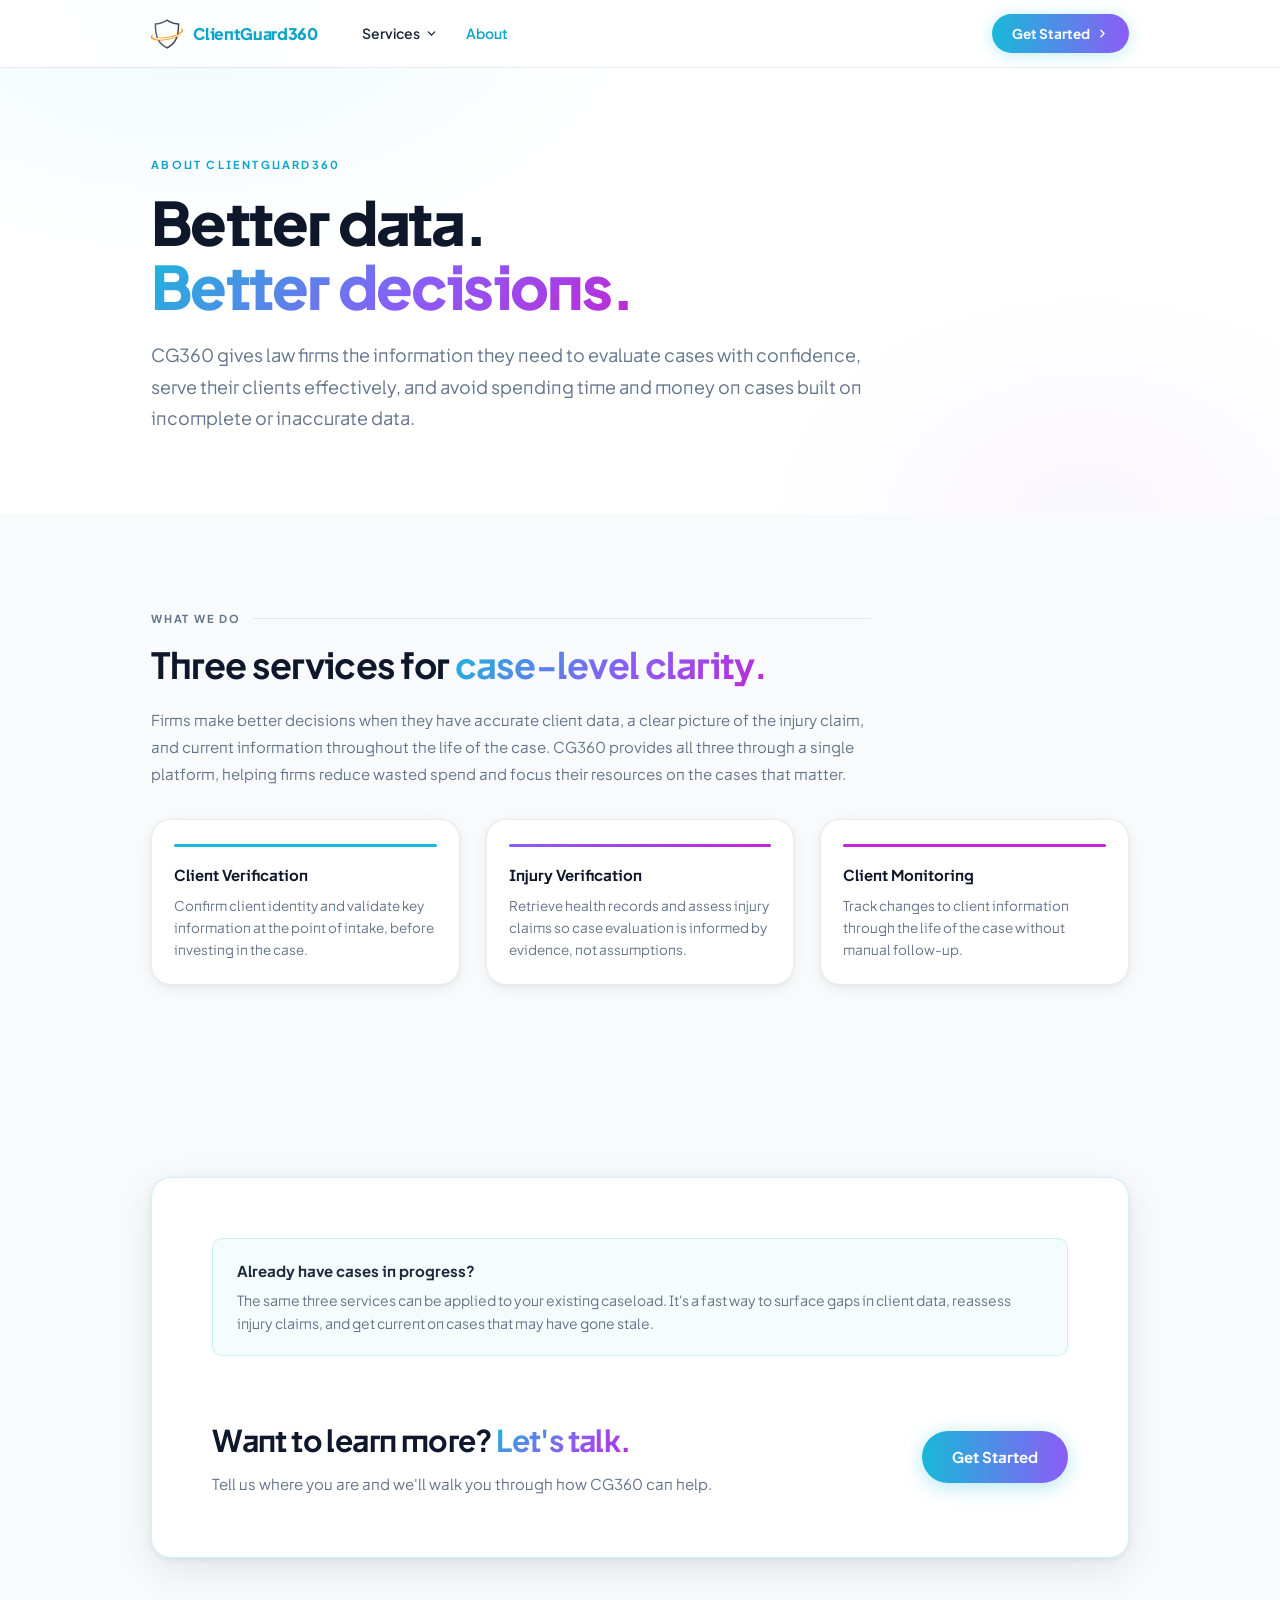
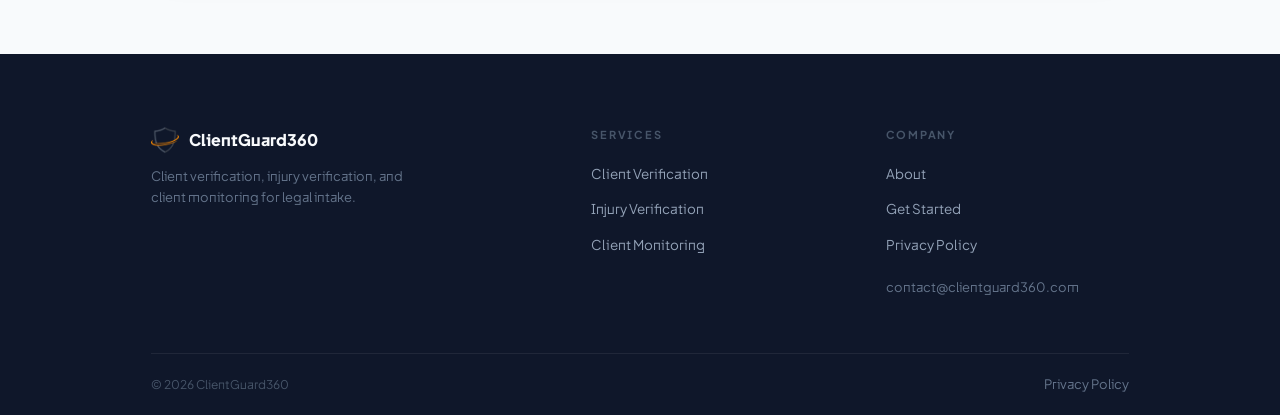
==== about.html @ 63cef990 "initial commit" ====
<!DOCTYPE html>
<html lang="en">
<head>
  <meta charset="UTF-8">
  <meta name="viewport" content="width=device-width, initial-scale=1.0">
  <meta name="description" content="ClientGuard360 helps law firms verify clients, assess injury claims, and monitor cases through a single platform.">
  <meta property="og:type" content="website">
  <meta property="og:title" content="About | ClientGuard360">
  <meta property="og:description" content="ClientGuard360 helps law firms verify clients, assess injury claims, and monitor cases through a single platform.">
  <meta property="og:image" content="img/og-image.png">
  <link rel="icon" href="img/favicon.png" type="image/png">
  <title>About | ClientGuard360</title>
  <link rel="preconnect" href="https://fonts.googleapis.com">
  <link rel="preconnect" href="https://fonts.gstatic.com" crossorigin>
  <link href="https://fonts.googleapis.com/css2?family=Plus+Jakarta+Sans:wght@300;400;500;600;700;800&display=swap" rel="stylesheet">
  <link rel="stylesheet" href="css/main.css">
  <style>
    .page-hero {
      padding-top: calc(var(--nav-h) + clamp(56px,7vw,88px));
      padding-bottom: clamp(48px,6vw,64px);
      background: var(--bg);
      position: relative; overflow: hidden;
    }
    .page-hero::before {
      content: '';
      position: absolute; inset: 0;
      background:
        radial-gradient(ellipse 700px 400px at 15% 0%,   rgba(24,185,217,0.07) 0%, transparent 65%),
        radial-gradient(ellipse 500px 350px at 85% 100%, rgba(139,92,246,0.05) 0%, transparent 65%);
      pointer-events: none;
    }
    .page-hero__inner { max-width: 720px; }
    .page-hero__eyebrow { margin-bottom: 16px; }
    .page-hero__headline {
      font-size: clamp(34px,5vw,60px); font-weight: 800;
      letter-spacing: -0.03em; line-height: 1.08; margin-bottom: 20px;
    }
    .page-hero__body {
      font-size: clamp(15px,1.8vw,18px); color: var(--muted);
      line-height: 1.75; margin-bottom: 16px;
    }

    .about-section { padding: clamp(64px,8vw,96px) 0; }
    .about-section--soft { background: var(--bg-soft); }

    .about-inner { max-width: 720px; }
    .about-headline {
      font-size: clamp(24px,3.5vw,36px); font-weight: 700;
      letter-spacing: -0.02em; line-height: 1.2; margin-bottom: 20px;
    }
    .about-body { font-size: 15px; color: var(--muted); line-height: 1.8; margin-bottom: 16px; }

    .about-services {
      display: grid; grid-template-columns: repeat(3,1fr); gap: var(--gap);
      margin-top: 32px;
    }
    .about-svc {
      padding: 24px 22px;
      background: var(--bg); border: 1px solid var(--border);
      border-radius: var(--radius); box-shadow: var(--shadow-sm);
    }
    .about-svc__stripe { height: 3px; border-radius: 2px; margin-bottom: 16px; }
    .about-svc__stripe--cyan { background: var(--cyan-mid); }
    .about-svc__stripe--violet { background: linear-gradient(90deg, var(--violet-mid), var(--magenta)); }
    .about-svc__stripe--magenta { background: var(--magenta); }
    .about-svc__title { font-size: 15px; font-weight: 700; margin-bottom: 8px; }
    .about-svc__body { font-size: 13.5px; color: var(--muted); line-height: 1.6; }

    @media (max-width: 760px) {
      .about-services { grid-template-columns: 1fr; }
    }
  </style>
</head>
<body>

<site-header></site-header>


<!-- ── HERO ──────────────────────────────────────── -->
<section class="page-hero">
  <div class="wrap">
    <div class="page-hero__inner">

      <div class="anim">
        <div class="page-hero__eyebrow eyebrow">About ClientGuard360</div>
        <h1 class="page-hero__headline">
          Better data.<br>
          <span class="grad">Better decisions.</span>
        </h1>
        <p class="page-hero__body">
          CG360 gives law firms the information they need to evaluate cases with confidence, serve their clients effectively, and avoid spending time and money on cases built on incomplete or inaccurate data.
        </p>
      </div>

    </div>
  </div>
</section>


<!-- ── THE THREE SERVICES ────────────────────────── -->
<section class="about-section about-section--soft">
  <div class="wrap">

    <div class="about-inner anim">
      <div class="section-label" style="margin-bottom:16px;"><span>What We Do</span><span></span></div>
      <h2 class="about-headline">
        Three services for <span class="grad">case-level clarity.</span>
      </h2>
      <p class="about-body">
        Firms make better decisions when they have accurate client data, a clear picture of the injury claim, and current information throughout the life of the case. CG360 provides all three through a single platform, helping firms reduce wasted spend and focus their resources on the cases that matter.
      </p>
    </div>

    <div class="about-services anim d2">
      <a href="client-verification.html" class="about-svc" style="text-decoration:none; color:inherit;">
        <div class="about-svc__stripe about-svc__stripe--cyan"></div>
        <div class="about-svc__title">Client Verification</div>
        <p class="about-svc__body">Confirm client identity and validate key information at the point of intake, before investing in the case.</p>
      </a>
      <a href="injury-verification.html" class="about-svc" style="text-decoration:none; color:inherit;">
        <div class="about-svc__stripe about-svc__stripe--violet"></div>
        <div class="about-svc__title">Injury Verification</div>
        <p class="about-svc__body">Retrieve health records and assess injury claims so case evaluation is informed by evidence, not assumptions.</p>
      </a>
      <a href="client-monitoring.html" class="about-svc" style="text-decoration:none; color:inherit;">
        <div class="about-svc__stripe about-svc__stripe--magenta"></div>
        <div class="about-svc__title">Client Monitoring</div>
        <p class="about-svc__body">Track changes to client information through the life of the case without manual follow-up.</p>
      </a>
    </div>

  </div>
</section>


<!-- ── CTA ─────────────────────────────────────────── -->
<section class="cta-banner">
  <div class="wrap">
    <div class="cta-banner__inner anim">
      <div class="cta-accent">
        <div class="cta-accent__title">Already have cases in progress?</div>
        <div class="cta-accent__body">The same three services can be applied to your existing caseload. It's a fast way to surface gaps in client data, reassess injury claims, and get current on cases that may have gone stale.</div>
      </div>
      <div>
        <h2 class="cta-banner__title">Want to learn more? <span class="grad">Let's talk.</span></h2>
        <p class="cta-banner__body">Tell us where you are and we'll walk you through how CG360 can help.</p>
      </div>
      <div class="cta-banner__actions">
        <a href="contact.html" class="btn-primary">Get Started</a>
      </div>
    </div>
  </div>
</section>


<site-footer></site-footer>
<script src="js/components.js"></script>
<script src="js/main.js"></script>
</body>
</html>
---- css/main.css ----
:root {
  --bg:          #ffffff;
  --bg-soft:     #f8fafc;
  --bg-raised:   #f1f5f9;
  --fg:          #0f172a;
  --fg-2:        #1e293b;
  --muted:       #64748b;
  --muted-2:     #94a3b8;
  --cyan:        #0ea5c9;
  --cyan-mid:    #18b9d9;
  --violet:      #7c3aed;
  --violet-mid:  #8b5cf6;
  --magenta:     #c026d3;
  --border:      rgba(15,23,42,0.08);
  --border-soft: rgba(15,23,42,0.05);
  --shadow-sm:   0 1px 4px rgba(15,23,42,0.06), 0 4px 16px rgba(15,23,42,0.06);
  --shadow-md:   0 2px 8px rgba(15,23,42,0.07), 0 12px 40px rgba(15,23,42,0.09);
  --shadow-lg:   0 4px 16px rgba(15,23,42,0.08), 0 24px 64px rgba(15,23,42,0.12);
  --radius:      20px;
  --radius-sm:   10px;
  --pad:         clamp(24px,4vw,64px);
  --gap:         clamp(16px,2vw,28px);
  --nav-h:       68px;
}

*, *::before, *::after { margin: 0; padding: 0; box-sizing: border-box; }
html { scroll-behavior: smooth; }

body {
  font-family: 'Plus Jakarta Sans', -apple-system, 'Segoe UI', sans-serif;
  font-size: 16px;
  line-height: 1.6;
  color: var(--fg);
  background: var(--bg);
  -webkit-font-smoothing: antialiased;
  font-feature-settings: 'ss01','cv11';
}

/* ── Utilities ─────────────────────────────────── */
.grad {
  background: linear-gradient(135deg, var(--cyan-mid) 0%, var(--violet-mid) 55%, var(--magenta) 100%);
  -webkit-background-clip: text;
  -webkit-text-fill-color: transparent;
  background-clip: text;
  padding-bottom: 0.1em;
  padding-right: 0.05em;
}
.wrap { max-width: 1080px; margin: 0 auto; padding: 0 var(--pad); }
.eyebrow { font-size: 11px; font-weight: 700; text-transform: uppercase; letter-spacing: 0.2em; color: var(--cyan); }
.section-label { display: flex; align-items: center; gap: 12px; margin-bottom: 20px; }
.section-label span:first-child { font-size: 11px; font-weight: 700; text-transform: uppercase; letter-spacing: 0.16em; color: var(--muted); white-space: nowrap; }
.section-label span:last-child { flex: 1; height: 1px; background: var(--border); }

@keyframes fadeUp { from { opacity: 0; transform: translateY(16px); } to { opacity: 1; transform: translateY(0); } }
.anim { opacity: 0; animation: fadeUp 0.6s cubic-bezier(0.22,1,0.36,1) forwards; }
.d1{animation-delay:.1s} .d2{animation-delay:.2s} .d3{animation-delay:.3s}
.d4{animation-delay:.4s} .d5{animation-delay:.5s} .d6{animation-delay:.6s}

/* ══════════════════════════════════════════════════
   NAV
══════════════════════════════════════════════════ */
.nav {
  position: fixed;
  top: 0; left: 0; right: 0;
  height: var(--nav-h);
  z-index: 100;
  border-bottom: 1px solid var(--border);
  transition: box-shadow 0.3s;
}
.nav::before {
  content: '';
  position: absolute; inset: 0;
  background: rgba(255,255,255,0.92);
  backdrop-filter: blur(16px);
  z-index: -1;
}
.nav.scrolled { box-shadow: var(--shadow-sm); }

.nav__inner {
  max-width: 1080px;
  margin: 0 auto;
  padding: 0 var(--pad);
  height: 100%;
  display: flex;
  align-items: center;
  gap: 0;
}

.nav__logo {
  display: flex; align-items: center; gap: 10px;
  text-decoration: none; color: var(--cyan);
  font-size: 16px; font-weight: 800; letter-spacing: -0.02em;
  flex-shrink: 0; margin-right: 32px;
}

.nav__links {
  display: flex;
  align-items: center;
  gap: 4px;
  flex: 1;
  list-style: none;
}

.nav__item { position: relative; }

.nav__link {
  display: flex; align-items: center; gap: 5px;
  padding: 8px 12px;
  font-size: 14px; font-weight: 600;
  color: var(--fg-2);
  text-decoration: none;
  border-radius: 8px;
  transition: background 0.15s, color 0.15s;
  cursor: pointer;
  white-space: nowrap;
  background: none; border: none; font-family: inherit;
}
.nav__link:hover { background: var(--bg-raised); color: var(--fg); }
.nav__link--active { color: var(--cyan); font-weight: 600; }

.nav__link svg { transition: transform 0.2s; flex-shrink: 0; }
.nav__item:hover .nav__link svg { transform: rotate(180deg); }

.nav__dropdown {
  position: absolute;
  top: 100%;
  left: 0;
  min-width: 220px;
  background: var(--bg);
  border: 1px solid var(--border);
  border-radius: var(--radius-sm);
  box-shadow: var(--shadow-md);
  padding: 14px 6px 6px;
  list-style: none;
  opacity: 0;
  pointer-events: none;
  transform: translateY(-4px);
  transition: opacity 0.15s, transform 0.15s;
}
.nav__item:hover .nav__dropdown,
.nav__item:focus-within .nav__dropdown {
  opacity: 1;
  pointer-events: all;
  transform: translateY(0);
}

.nav__drop-link {
  display: block;
  padding: 9px 14px;
  font-size: 13.5px; font-weight: 600;
  color: var(--fg-2);
  text-decoration: none;
  border-radius: 6px;
  transition: background 0.12s, color 0.12s;
}
.nav__drop-link:hover { background: var(--bg-raised); color: var(--fg); }
.nav__drop-link small { display: block; font-size: 12px; font-weight: 500; color: var(--muted); margin-top: 1px; }

.nav__cta {
  display: inline-flex; align-items: center; gap: 6px;
  margin-left: auto;
  padding: 9px 20px;
  background: linear-gradient(90deg, var(--cyan-mid), var(--violet-mid));
  color: #fff;
  font-size: 13.5px; font-weight: 700;
  border-radius: 100px;
  text-decoration: none;
  box-shadow: 0 2px 16px rgba(24,185,217,0.28);
  transition: box-shadow 0.2s, transform 0.2s;
  white-space: nowrap;
}
.nav__cta:hover { box-shadow: 0 4px 24px rgba(24,185,217,0.42); transform: translateY(-1px); }

.nav__burger {
  display: none;
  margin-left: auto;
  flex-direction: column; gap: 5px; cursor: pointer;
  background: none; border: none; padding: 8px;
}
.nav__burger span { display: block; width: 22px; height: 2px; background: var(--fg); border-radius: 2px; transition: all 0.2s; }

.nav__mobile {
  display: none;
  position: absolute;
  top: var(--nav-h); left: 0; right: 0;
  background: var(--bg);
  border-bottom: 1px solid var(--border);
  box-shadow: var(--shadow-md);
  padding: 16px var(--pad);
}
.nav__mobile a { display: block; padding: 10px 0; font-size: 15px; font-weight: 500; color: var(--fg-2); text-decoration: none; border-bottom: 1px solid var(--border-soft); }
.nav__mobile a:last-child { border: none; }
.nav__mobile .mob-section { font-size: 10px; font-weight: 700; text-transform: uppercase; letter-spacing: 0.16em; color: var(--muted); padding: 14px 0 4px; }

@media (max-width: 800px) {
  .nav__links, .nav__cta { display: none; }
  .nav__burger { display: flex; }
  .nav__mobile.open { display: block; }
}

/* ══════════════════════════════════════════════════
   HERO
══════════════════════════════════════════════════ */
.hero {
  padding-top: calc(var(--nav-h) + clamp(56px,8vw,96px));
  padding-bottom: clamp(56px,7vw,88px);
  text-align: center;
  background: var(--bg);
  position: relative;
  overflow: hidden;
}
.hero::before {
  content: '';
  position: absolute; inset: 0;
  background:
    radial-gradient(ellipse 800px 500px at 20% 0%,   rgba(24,185,217,0.07) 0%, transparent 65%),
    radial-gradient(ellipse 600px 400px at 80% 100%, rgba(139,92,246,0.06) 0%, transparent 65%);
  pointer-events: none;
}

.hero__eyebrow {
  display: inline-flex; align-items: center; gap: 8px;
  font-size: 11px; font-weight: 700; text-transform: uppercase; letter-spacing: 0.2em;
  color: var(--cyan);
  background: rgba(14,165,201,0.08);
  border: 1px solid rgba(14,165,201,0.2);
  border-radius: 100px; padding: 5px 16px;
  margin-bottom: 24px;
}
.hero__eyebrow::before { content: ''; width: 6px; height: 6px; border-radius: 50%; background: var(--cyan); flex-shrink: 0; }

.hero__headline {
  font-size: clamp(38px,6.5vw,80px);
  font-weight: 800; letter-spacing: -0.035em; line-height: 1.06;
  margin-bottom: 22px; position: relative;
}

.hero__sub {
  font-size: clamp(16px,2vw,20px);
  color: var(--muted); max-width: 580px; margin: 0 auto 36px; line-height: 1.65;
}

.hero__actions { display: flex; align-items: center; justify-content: center; gap: 14px; margin-bottom: 0; flex-wrap: wrap; }

.btn-primary {
  display: inline-flex; align-items: center; gap: 7px;
  padding: 14px 30px;
  background: linear-gradient(90deg, var(--cyan-mid), var(--violet-mid));
  color: #fff; font-size: 15px; font-weight: 700;
  border-radius: 100px; text-decoration: none;
  box-shadow: 0 4px 20px rgba(24,185,217,0.32);
  transition: box-shadow 0.2s, transform 0.2s;
}
.btn-primary:hover { box-shadow: 0 6px 28px rgba(24,185,217,0.48); transform: translateY(-2px); }

.btn-ghost {
  display: inline-flex; align-items: center; gap: 7px;
  padding: 13px 28px;
  background: transparent;
  border: 1.5px solid var(--border);
  color: var(--fg-2); font-size: 15px; font-weight: 600;
  border-radius: 100px; text-decoration: none;
  transition: border-color 0.2s, background 0.2s;
}
.btn-ghost:hover { border-color: var(--cyan); background: rgba(14,165,201,0.04); }

/* ══════════════════════════════════════════════════
   SERVICES (3-card grid)
══════════════════════════════════════════════════ */
.services { padding: clamp(64px,8vw,96px) 0; background: var(--bg-soft); }

.services__headline {
  font-size: clamp(26px,4vw,44px); font-weight: 700;
  letter-spacing: -0.02em; line-height: 1.14;
  margin-bottom: 8px;
}
.services__sub { font-size: 16px; color: var(--muted); margin-bottom: 44px; }

.services__grid { display: grid; grid-template-columns: repeat(3,1fr); gap: var(--gap); }

.svc-card {
  background: var(--bg); border: 1px solid var(--border);
  border-radius: var(--radius); box-shadow: var(--shadow-sm);
  padding: 32px 28px;
  transition: box-shadow 0.2s, transform 0.2s;
}
.svc-card:hover { box-shadow: var(--shadow-md); transform: translateY(-4px); }

.svc-card__stripe { height: 3px; border-radius: 2px; margin-bottom: 22px; }
.svc-card--a .svc-card__stripe { background: var(--cyan-mid); }
.svc-card--b .svc-card__stripe { background: linear-gradient(90deg, var(--violet-mid), var(--magenta)); }
.svc-card--c .svc-card__stripe { background: var(--magenta); }

.svc-card__icon {
  width: 44px; height: 44px; border-radius: 12px;
  display: flex; align-items: center; justify-content: center;
  margin-bottom: 18px;
}
.svc-card--a .svc-card__icon { background: rgba(14,165,201,0.08); border: 1px solid rgba(14,165,201,0.18); }
.svc-card--b .svc-card__icon { background: rgba(124,58,237,0.07); border: 1px solid rgba(124,58,237,0.18); }
.svc-card--c .svc-card__icon { background: rgba(192,38,211,0.07); border: 1px solid rgba(192,38,211,0.18); }

.svc-card__title { font-size: 18px; font-weight: 700; letter-spacing: -0.01em; margin-bottom: 12px; }
.svc-card__body { font-size: 14px; color: var(--muted); line-height: 1.7; }

/* ══════════════════════════════════════════════════
   IDENTITY STRIP
══════════════════════════════════════════════════ */
.identity { padding: clamp(64px,8vw,96px) 0; background: var(--bg); }

.identity__inner {
  background: linear-gradient(135deg, rgba(24,185,217,0.05) 0%, rgba(139,92,246,0.04) 100%);
  border: 1px solid rgba(24,185,217,0.15);
  border-radius: var(--radius);
  box-shadow: var(--shadow-sm);
  padding: clamp(36px,5vw,56px);
  display: grid; grid-template-columns: 1fr 1fr;
  gap: clamp(36px,5vw,64px); align-items: center;
}

.identity__headline {
  font-size: clamp(24px,3.5vw,38px); font-weight: 700;
  letter-spacing: -0.02em; line-height: 1.15; margin-bottom: 16px;
}
.identity__body { font-size: 15px; color: var(--muted); line-height: 1.75; margin-bottom: 14px; }

.identity__facts { display: flex; flex-direction: column; gap: 12px; }
.identity__fact {
  display: flex; align-items: center; gap: 14px;
  padding: 14px 18px;
  background: var(--bg); border: 1px solid var(--border);
  border-radius: 10px;
}
.identity__fact-icon {
  width: 36px; height: 36px; border-radius: 9px; flex-shrink: 0;
  background: rgba(14,165,201,0.08); border: 1px solid rgba(14,165,201,0.18);
  display: flex; align-items: center; justify-content: center;
}
.identity__fact-label { font-size: 10px; font-weight: 700; text-transform: uppercase; letter-spacing: 0.12em; color: var(--muted); margin-bottom: 2px; }
.identity__fact-val { font-size: 14px; font-weight: 600; color: var(--fg-2); }

/* ══════════════════════════════════════════════════
   CTA BANNER
══════════════════════════════════════════════════ */
.cta-banner { padding: clamp(64px,8vw,96px) 0; background: var(--bg-soft); }

.cta-banner__inner {
  background: var(--bg); border: 1px solid rgba(24,185,217,0.2);
  border-radius: var(--radius); box-shadow: var(--shadow-md);
  padding: clamp(36px,5vw,60px);
  display: grid; grid-template-columns: 1fr auto;
  gap: 32px; align-items: center;
}
.cta-banner__title { font-size: clamp(20px,3vw,30px); font-weight: 700; letter-spacing: -0.02em; margin-bottom: 8px; }
.cta-banner__body { font-size: 15px; color: var(--muted); line-height: 1.65; }
.cta-banner__actions { display: flex; flex-direction: column; gap: 10px; align-items: flex-end; }

.cta-accent {
  background: rgba(14,165,201,0.04);
  border: 1px solid rgba(14,165,201,0.15);
  border-radius: var(--radius-sm);
  padding: 20px 24px;
  margin-bottom: 28px;
  grid-column: 1 / -1;
}
.cta-accent__title {
  font-size: 15px; font-weight: 700;
  color: var(--fg-2); margin-bottom: 6px;
}
.cta-accent__body {
  font-size: 14px; color: var(--muted);
  line-height: 1.65;
}

/* ══════════════════════════════════════════════════
   FOOTER
══════════════════════════════════════════════════ */
footer {
  background: var(--fg);
  padding: clamp(48px,6vw,72px) 0 0;
  color: #cbd5e1;
}

.footer__grid {
  display: grid;
  grid-template-columns: 1.4fr 1fr 1fr 1fr;
  gap: clamp(24px,4vw,56px);
  padding-bottom: clamp(40px,5vw,56px);
  border-bottom: 1px solid rgba(255,255,255,0.07);
}
.footer__grid--v2 { grid-template-columns: 1.6fr 1fr 1fr; }

.footer__brand { margin-bottom: 14px; }
.footer__logo { display: flex; align-items: center; gap: 10px; font-size: 16px; font-weight: 800; color: #f8fafc; margin-bottom: 12px; }
.footer__tagline { font-size: 13px; color: #64748b; line-height: 1.6; max-width: 280px; }

.footer__col-title { font-size: 11px; font-weight: 700; text-transform: uppercase; letter-spacing: 0.16em; color: #475569; margin-bottom: 16px; }

.footer__links { list-style: none; display: flex; flex-direction: column; gap: 10px; }
.footer__links a { font-size: 13.5px; color: #94a3b8; text-decoration: none; transition: color 0.15s; }
.footer__links a:hover { color: var(--cyan-mid); }

.footer__bottom {
  padding: 20px 0;
  display: flex; align-items: center; justify-content: space-between;
  flex-wrap: wrap; gap: 12px;
  font-size: 12px; color: #475569;
}
.footer__bottom a { color: #475569; text-decoration: none; }
.footer__bottom a:hover { color: var(--cyan-mid); }

/* ══════════════════════════════════════════════════
   SERVICE PAGES
══════════════════════════════════════════════════ */
.svc-hero {
  padding-top: calc(var(--nav-h) + clamp(56px,8vw,88px));
  padding-bottom: clamp(48px,6vw,72px);
  background: var(--bg);
  position: relative; overflow: hidden;
}
.svc-hero::before {
  content: '';
  position: absolute; inset: 0;
  background:
    radial-gradient(ellipse 800px 500px at 15% 0%,   rgba(24,185,217,0.07) 0%, transparent 65%),
    radial-gradient(ellipse 500px 400px at 85% 100%, rgba(139,92,246,0.05) 0%, transparent 65%);
  pointer-events: none;
}
.svc-hero__inner {
  display: grid; grid-template-columns: 1fr 1fr;
  gap: clamp(40px,5vw,72px); align-items: center;
}
.svc-hero__badge {
  display: inline-flex; align-items: center; gap: 8px;
  font-size: 11px; font-weight: 700; text-transform: uppercase; letter-spacing: 0.2em;
  border-radius: 100px; padding: 5px 16px; margin-bottom: 20px;
}
.svc-hero__badge--cyan { color: var(--cyan); background: rgba(14,165,201,0.08); border: 1px solid rgba(14,165,201,0.2); }
.svc-hero__badge--violet { color: var(--violet); background: rgba(124,58,237,0.07); border: 1px solid rgba(124,58,237,0.18); }
.svc-hero__badge--magenta { color: var(--magenta); background: rgba(192,38,211,0.07); border: 1px solid rgba(192,38,211,0.18); }
.svc-hero__headline {
  font-size: clamp(32px,5vw,60px); font-weight: 800;
  letter-spacing: -0.03em; line-height: 1.08; margin-bottom: 18px;
}
.svc-hero__body {
  font-size: clamp(15px,1.8vw,18px); color: var(--muted);
  line-height: 1.75; margin-bottom: 28px;
}

.svc-detail { padding: clamp(64px,8vw,96px) 0; }
.svc-detail--soft { background: var(--bg-soft); }
.svc-detail--white { background: var(--bg); }

.svc-detail__inner { max-width: 720px; }
.svc-detail__headline {
  font-size: clamp(24px,3.5vw,36px); font-weight: 700;
  letter-spacing: -0.02em; line-height: 1.2; margin-bottom: 20px;
}
.svc-detail__body { font-size: 15px; color: var(--muted); line-height: 1.8; margin-bottom: 16px; }

.svc-points { display: flex; flex-direction: column; gap: 14px; margin-top: 28px; }
.svc-point {
  display: flex; align-items: flex-start; gap: 14px;
  padding: 18px 20px;
  background: var(--bg); border: 1px solid var(--border);
  border-radius: var(--radius-sm); box-shadow: var(--shadow-sm);
}
.svc-detail--white .svc-point { background: var(--bg-soft); }
.svc-point__icon {
  width: 36px; height: 36px; border-radius: 9px; flex-shrink: 0;
  display: flex; align-items: center; justify-content: center;
}
.svc-point__icon--cyan { background: rgba(14,165,201,0.08); border: 1px solid rgba(14,165,201,0.18); }
.svc-point__icon--violet { background: rgba(124,58,237,0.07); border: 1px solid rgba(124,58,237,0.18); }
.svc-point__icon--magenta { background: rgba(192,38,211,0.07); border: 1px solid rgba(192,38,211,0.18); }
.svc-point__title { font-size: 14px; font-weight: 700; color: var(--fg-2); margin-bottom: 4px; }
.svc-point__desc { font-size: 13.5px; color: var(--muted); line-height: 1.6; }

.svc-sidebar {
  background: var(--bg-soft); border: 1px solid var(--border);
  border-radius: var(--radius); box-shadow: var(--shadow-md); padding: 28px;
  display: flex; flex-direction: column; gap: 16px;
}
.svc-sidebar__title {
  font-size: 11px; font-weight: 700; text-transform: uppercase;
  letter-spacing: 0.14em; color: var(--muted); margin-bottom: 4px;
}
.svc-sidebar__item {
  display: flex; align-items: flex-start; gap: 10px;
  font-size: 14px; color: var(--fg-2); line-height: 1.5;
}
.svc-sidebar__check {
  width: 20px; height: 20px; border-radius: 50%; flex-shrink: 0; margin-top: 1px;
  display: flex; align-items: center; justify-content: center;
}

@media (max-width: 760px) {
  .svc-hero__inner { grid-template-columns: 1fr; }
}

/* ══════════════════════════════════════════════════
   LEGAL PAGES
══════════════════════════════════════════════════ */
.legal-page {
  padding-top: calc(var(--nav-h) + clamp(40px,5vw,72px));
  padding-bottom: clamp(64px,8vw,96px);
  background: var(--bg);
}
.legal-inner { max-width: 760px; }

.legal-header { margin-bottom: 48px; padding-bottom: 28px; border-bottom: 1px solid var(--border); }
.legal-header h1 { font-size: clamp(28px,4vw,44px); font-weight: 800; letter-spacing: -0.03em; margin-bottom: 10px; }
.legal-header__meta { font-size: 13px; color: var(--muted); }

.legal-toc {
  background: var(--bg-soft); border: 1px solid var(--border);
  border-radius: var(--radius-sm); padding: 20px 24px; margin-bottom: 40px;
}
.legal-toc__title { font-size: 11px; font-weight: 700; text-transform: uppercase; letter-spacing: 0.14em; color: var(--muted); margin-bottom: 12px; }
.legal-toc ol { margin: 0; padding-left: 18px; display: flex; flex-direction: column; gap: 5px; }
.legal-toc li { font-size: 13.5px; }
.legal-toc a { color: var(--cyan); text-decoration: none; }
.legal-toc a:hover { text-decoration: underline; }

.legal-section { margin-bottom: 40px; }
.legal-section h2 {
  font-size: 20px; font-weight: 700; letter-spacing: -0.01em;
  margin-bottom: 14px;
  border-top: 2px solid var(--border);
  padding-top: 20px;
}
.legal-section h3 { font-size: 15px; font-weight: 700; margin-bottom: 8px; margin-top: 20px; color: var(--fg-2); }
.legal-section p { font-size: 14px; color: var(--muted); line-height: 1.8; margin-bottom: 12px; }
.legal-section ul, .legal-section ol { margin: 0 0 12px 20px; }
.legal-section li { font-size: 14px; color: var(--muted); line-height: 1.7; margin-bottom: 5px; }
.legal-section strong { color: var(--fg-2); }
.legal-section a { color: var(--cyan); }

.legal-highlight {
  padding: 16px 20px;
  background: rgba(14,165,201,0.05); border: 1px solid rgba(14,165,201,0.15);
  border-radius: var(--radius-sm); margin-bottom: 16px;
  font-size: 14px; color: var(--fg-2); line-height: 1.7;
}
.legal-notice {
  padding: 16px 20px; margin-bottom: 36px;
  background: rgba(14,165,201,0.05); border: 1px solid rgba(14,165,201,0.15);
  border-radius: var(--radius-sm); font-size: 14px; color: var(--fg-2); line-height: 1.7;
}

/* ══════════════════════════════════════════════════
   RESPONSIVE
══════════════════════════════════════════════════ */
@media (max-width: 960px) {
  .footer__grid, .footer__grid--v2 { grid-template-columns: 1fr 1fr; }
}
@media (max-width: 760px) {
  .services__grid, .identity__inner,
  .cta-banner__inner { grid-template-columns: 1fr; }
  .footer__grid, .footer__grid--v2 { grid-template-columns: 1fr 1fr; }
  .cta-banner__actions { align-items: flex-start; }
}
@media (max-width: 480px) {
  .footer__grid, .footer__grid--v2 { grid-template-columns: 1fr; }
}
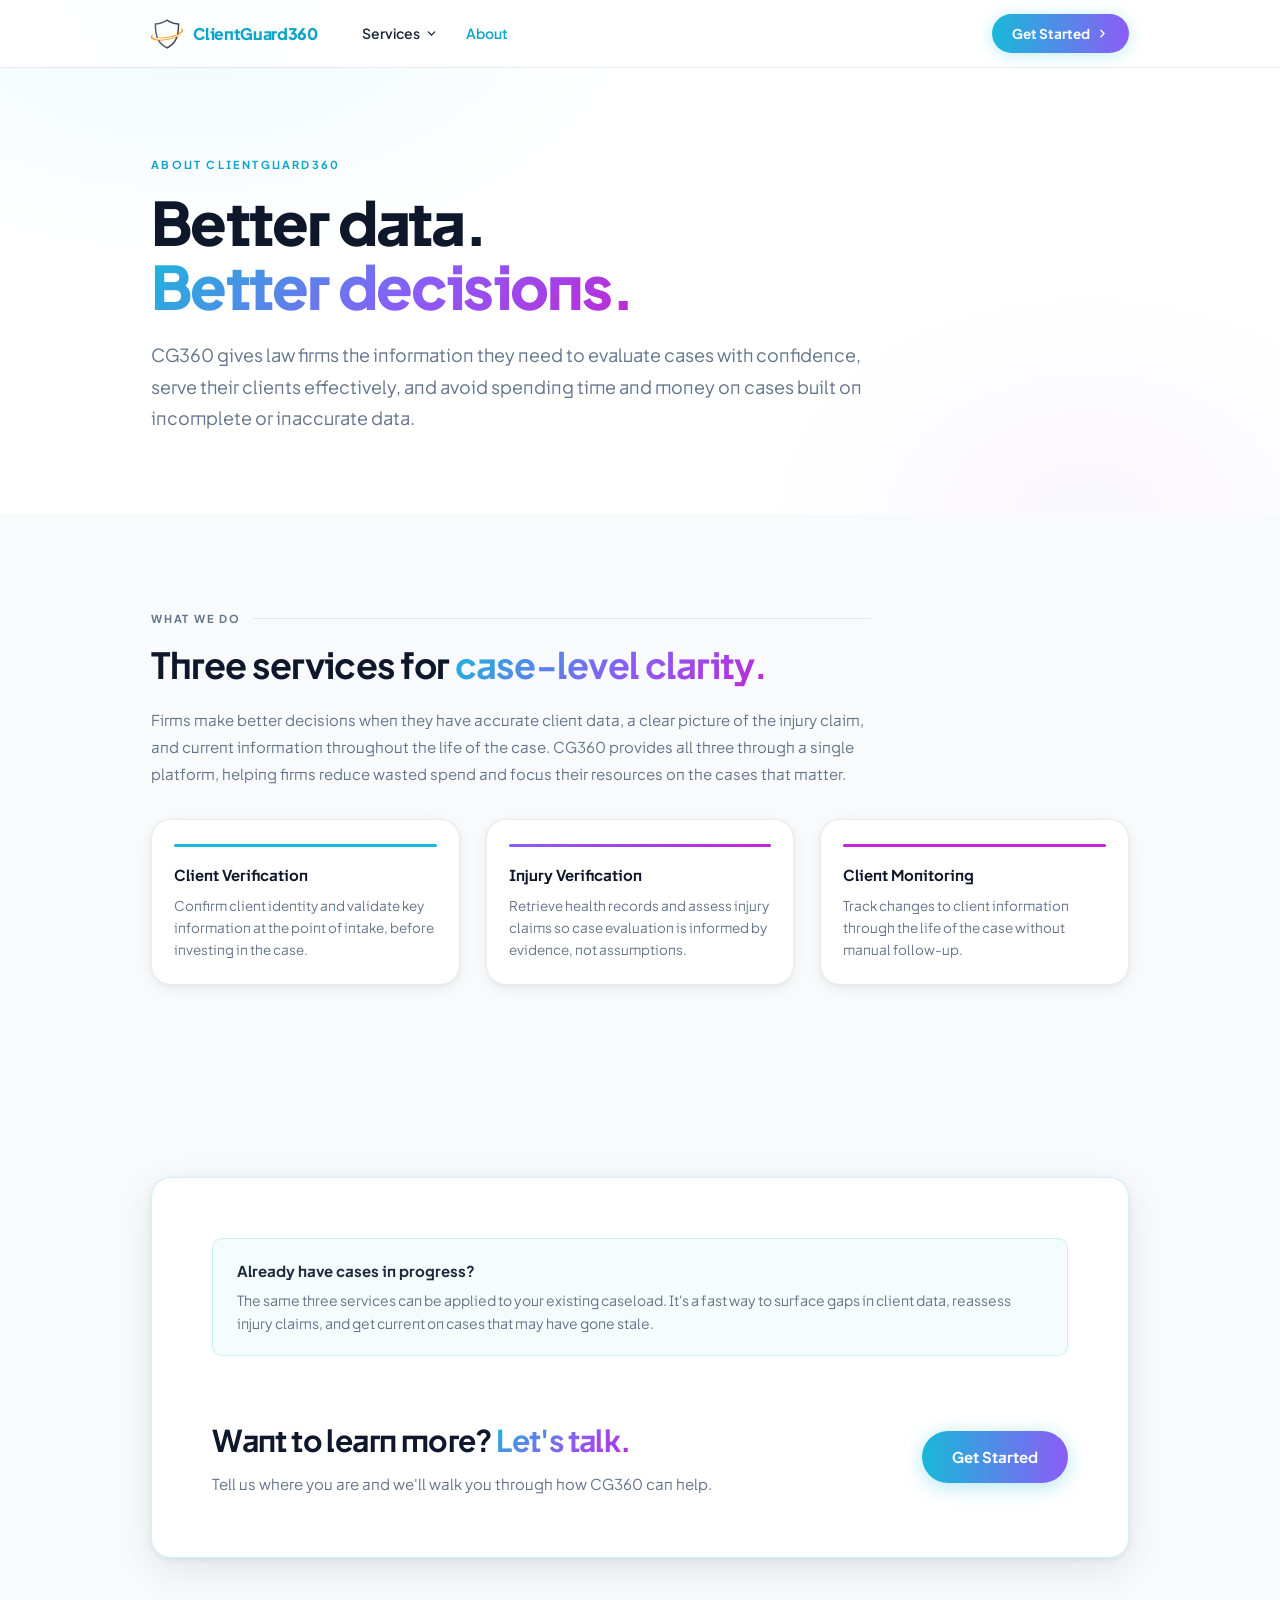
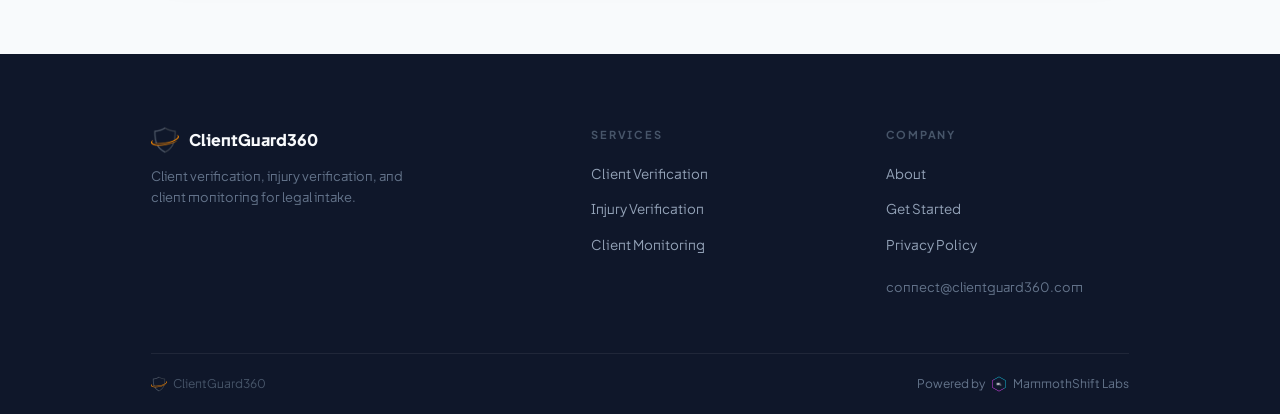
==== commit adc46909: "chore: consolidate CSS, add og-image, remove unused assets Move inline page-specific styles from abo" ====
--- a/about.html
+++ b/about.html
@@ -14,62 +14,6 @@
   <link rel="preconnect" href="https://fonts.gstatic.com" crossorigin>
   <link href="https://fonts.googleapis.com/css2?family=Plus+Jakarta+Sans:wght@300;400;500;600;700;800&display=swap" rel="stylesheet">
   <link rel="stylesheet" href="css/main.css">
-  <style>
-    .page-hero {
-      padding-top: calc(var(--nav-h) + clamp(56px,7vw,88px));
-      padding-bottom: clamp(48px,6vw,64px);
-      background: var(--bg);
-      position: relative; overflow: hidden;
-    }
-    .page-hero::before {
-      content: '';
-      position: absolute; inset: 0;
-      background:
-        radial-gradient(ellipse 700px 400px at 15% 0%,   rgba(24,185,217,0.07) 0%, transparent 65%),
-        radial-gradient(ellipse 500px 350px at 85% 100%, rgba(139,92,246,0.05) 0%, transparent 65%);
-      pointer-events: none;
-    }
-    .page-hero__inner { max-width: 720px; }
-    .page-hero__eyebrow { margin-bottom: 16px; }
-    .page-hero__headline {
-      font-size: clamp(34px,5vw,60px); font-weight: 800;
-      letter-spacing: -0.03em; line-height: 1.08; margin-bottom: 20px;
-    }
-    .page-hero__body {
-      font-size: clamp(15px,1.8vw,18px); color: var(--muted);
-      line-height: 1.75; margin-bottom: 16px;
-    }
-
-    .about-section { padding: clamp(64px,8vw,96px) 0; }
-    .about-section--soft { background: var(--bg-soft); }
-
-    .about-inner { max-width: 720px; }
-    .about-headline {
-      font-size: clamp(24px,3.5vw,36px); font-weight: 700;
-      letter-spacing: -0.02em; line-height: 1.2; margin-bottom: 20px;
-    }
-    .about-body { font-size: 15px; color: var(--muted); line-height: 1.8; margin-bottom: 16px; }
-
-    .about-services {
-      display: grid; grid-template-columns: repeat(3,1fr); gap: var(--gap);
-      margin-top: 32px;
-    }
-    .about-svc {
-      padding: 24px 22px;
-      background: var(--bg); border: 1px solid var(--border);
-      border-radius: var(--radius); box-shadow: var(--shadow-sm);
-    }
-    .about-svc__stripe { height: 3px; border-radius: 2px; margin-bottom: 16px; }
-    .about-svc__stripe--cyan { background: var(--cyan-mid); }
-    .about-svc__stripe--violet { background: linear-gradient(90deg, var(--violet-mid), var(--magenta)); }
-    .about-svc__stripe--magenta { background: var(--magenta); }
-    .about-svc__title { font-size: 15px; font-weight: 700; margin-bottom: 8px; }
-    .about-svc__body { font-size: 13.5px; color: var(--muted); line-height: 1.6; }
-
-    @media (max-width: 760px) {
-      .about-services { grid-template-columns: 1fr; }
-    }
-  </style>
 </head>
 <body>
 
--- a/css/main.css
+++ b/css/main.css
@@ -54,7 +54,7 @@
 @keyframes fadeUp { from { opacity: 0; transform: translateY(16px); } to { opacity: 1; transform: translateY(0); } }
 .anim { opacity: 0; animation: fadeUp 0.6s cubic-bezier(0.22,1,0.36,1) forwards; }
 .d1{animation-delay:.1s} .d2{animation-delay:.2s} .d3{animation-delay:.3s}
-.d4{animation-delay:.4s} .d5{animation-delay:.5s} .d6{animation-delay:.6s}
+.d4{animation-delay:.4s}
 
 /* ══════════════════════════════════════════════════
    NAV
@@ -449,7 +449,6 @@
 
 .svc-detail { padding: clamp(64px,8vw,96px) 0; }
 .svc-detail--soft { background: var(--bg-soft); }
-.svc-detail--white { background: var(--bg); }
 
 .svc-detail__inner { max-width: 720px; }
 .svc-detail__headline {
@@ -465,7 +464,6 @@
   background: var(--bg); border: 1px solid var(--border);
   border-radius: var(--radius-sm); box-shadow: var(--shadow-sm);
 }
-.svc-detail--white .svc-point { background: var(--bg-soft); }
 .svc-point__icon {
   width: 36px; height: 36px; border-radius: 9px; flex-shrink: 0;
   display: flex; align-items: center; justify-content: center;
@@ -511,16 +509,6 @@
 .legal-header { margin-bottom: 48px; padding-bottom: 28px; border-bottom: 1px solid var(--border); }
 .legal-header h1 { font-size: clamp(28px,4vw,44px); font-weight: 800; letter-spacing: -0.03em; margin-bottom: 10px; }
 .legal-header__meta { font-size: 13px; color: var(--muted); }
-
-.legal-toc {
-  background: var(--bg-soft); border: 1px solid var(--border);
-  border-radius: var(--radius-sm); padding: 20px 24px; margin-bottom: 40px;
-}
-.legal-toc__title { font-size: 11px; font-weight: 700; text-transform: uppercase; letter-spacing: 0.14em; color: var(--muted); margin-bottom: 12px; }
-.legal-toc ol { margin: 0; padding-left: 18px; display: flex; flex-direction: column; gap: 5px; }
-.legal-toc li { font-size: 13.5px; }
-.legal-toc a { color: var(--cyan); text-decoration: none; }
-.legal-toc a:hover { text-decoration: underline; }
 
 .legal-section { margin-bottom: 40px; }
 .legal-section h2 {
@@ -536,16 +524,230 @@
 .legal-section strong { color: var(--fg-2); }
 .legal-section a { color: var(--cyan); }
 
-.legal-highlight {
-  padding: 16px 20px;
-  background: rgba(14,165,201,0.05); border: 1px solid rgba(14,165,201,0.15);
-  border-radius: var(--radius-sm); margin-bottom: 16px;
-  font-size: 14px; color: var(--fg-2); line-height: 1.7;
-}
-.legal-notice {
-  padding: 16px 20px; margin-bottom: 36px;
-  background: rgba(14,165,201,0.05); border: 1px solid rgba(14,165,201,0.15);
-  border-radius: var(--radius-sm); font-size: 14px; color: var(--fg-2); line-height: 1.7;
+
+/* ══════════════════════════════════════════════════
+   PAGE HERO (about, etc.)
+══════════════════════════════════════════════════ */
+.page-hero {
+  padding-top: calc(var(--nav-h) + clamp(56px,7vw,88px));
+  padding-bottom: clamp(48px,6vw,64px);
+  background: var(--bg);
+  position: relative; overflow: hidden;
+}
+.page-hero::before {
+  content: '';
+  position: absolute; inset: 0;
+  background:
+    radial-gradient(ellipse 700px 400px at 15% 0%,   rgba(24,185,217,0.07) 0%, transparent 65%),
+    radial-gradient(ellipse 500px 350px at 85% 100%, rgba(139,92,246,0.05) 0%, transparent 65%);
+  pointer-events: none;
+}
+.page-hero__inner { max-width: 720px; }
+.page-hero__eyebrow { margin-bottom: 16px; }
+.page-hero__headline {
+  font-size: clamp(34px,5vw,60px); font-weight: 800;
+  letter-spacing: -0.03em; line-height: 1.08; margin-bottom: 20px;
+}
+.page-hero__body {
+  font-size: clamp(15px,1.8vw,18px); color: var(--muted);
+  line-height: 1.75; margin-bottom: 16px;
+}
+
+/* ══════════════════════════════════════════════════
+   ABOUT PAGE
+══════════════════════════════════════════════════ */
+.about-section { padding: clamp(64px,8vw,96px) 0; }
+.about-section--soft { background: var(--bg-soft); }
+
+.about-inner { max-width: 720px; }
+.about-headline {
+  font-size: clamp(24px,3.5vw,36px); font-weight: 700;
+  letter-spacing: -0.02em; line-height: 1.2; margin-bottom: 20px;
+}
+.about-body { font-size: 15px; color: var(--muted); line-height: 1.8; margin-bottom: 16px; }
+
+.about-services {
+  display: grid; grid-template-columns: repeat(3,1fr); gap: var(--gap);
+  margin-top: 32px;
+}
+.about-svc {
+  padding: 24px 22px;
+  background: var(--bg); border: 1px solid var(--border);
+  border-radius: var(--radius); box-shadow: var(--shadow-sm);
+}
+.about-svc__stripe { height: 3px; border-radius: 2px; margin-bottom: 16px; }
+.about-svc__stripe--cyan { background: var(--cyan-mid); }
+.about-svc__stripe--violet { background: linear-gradient(90deg, var(--violet-mid), var(--magenta)); }
+.about-svc__stripe--magenta { background: var(--magenta); }
+.about-svc__title { font-size: 15px; font-weight: 700; margin-bottom: 8px; }
+.about-svc__body { font-size: 13.5px; color: var(--muted); line-height: 1.6; }
+
+/* ══════════════════════════════════════════════════
+   CONTACT PAGE
+══════════════════════════════════════════════════ */
+.contact-page {
+  padding-top: calc(var(--nav-h) + clamp(48px,6vw,80px));
+  padding-bottom: clamp(64px,8vw,96px);
+  background: var(--bg);
+  min-height: 100vh;
+}
+
+.contact-grid {
+  display: grid;
+  grid-template-columns: 1fr 1.1fr;
+  gap: clamp(48px,6vw,80px);
+  align-items: start;
+}
+
+.contact-left__eyebrow { margin-bottom: 16px; }
+.contact-left__headline {
+  font-size: clamp(28px,4vw,48px); font-weight: 800;
+  letter-spacing: -0.03em; line-height: 1.1; margin-bottom: 16px;
+}
+.contact-left__sub {
+  font-size: 16px; color: var(--muted); line-height: 1.7; margin-bottom: 36px;
+}
+
+.expect-list { list-style: none; display: flex; flex-direction: column; gap: 16px; }
+.expect-item { display: flex; align-items: flex-start; gap: 14px; }
+.expect-item__icon {
+  width: 36px; height: 36px; border-radius: 9px; flex-shrink: 0;
+  background: rgba(14,165,201,0.08); border: 1px solid rgba(14,165,201,0.18);
+  display: flex; align-items: center; justify-content: center;
+}
+.expect-item__title { font-size: 14px; font-weight: 700; color: var(--fg-2); margin-bottom: 2px; }
+.expect-item__desc { font-size: 13px; color: var(--muted); line-height: 1.55; }
+
+.form-card {
+  background: var(--bg);
+  border: 1px solid var(--border);
+  border-radius: var(--radius);
+  box-shadow: var(--shadow-lg);
+  padding: clamp(28px,4vw,48px);
+}
+
+.form-card__title { font-size: 20px; font-weight: 700; letter-spacing: -0.01em; margin-bottom: 6px; }
+.form-card__sub { font-size: 14px; color: var(--muted); margin-bottom: 28px; }
+
+.form-group { display: flex; flex-direction: column; gap: 6px; margin-bottom: 18px; }
+.form-group--row { display: grid; grid-template-columns: 1fr 1fr; gap: 14px; }
+
+.form-label {
+  font-size: 12px; font-weight: 600;
+  text-transform: uppercase; letter-spacing: 0.08em; color: var(--muted);
+}
+.form-label span { color: var(--cyan); }
+
+.form-input, .form-select, .form-textarea {
+  width: 100%;
+  padding: 11px 14px;
+  font-size: 14px; font-family: inherit;
+  color: var(--fg); background: var(--bg-soft);
+  border: 1.5px solid var(--border);
+  border-radius: 8px;
+  transition: border-color 0.15s, box-shadow 0.15s;
+  outline: none;
+  appearance: none;
+}
+.form-input:focus, .form-select:focus, .form-textarea:focus {
+  border-color: var(--cyan);
+  box-shadow: 0 0 0 3px rgba(14,165,201,0.1);
+}
+.form-input::placeholder, .form-textarea::placeholder { color: var(--muted-2); }
+.form-textarea { min-height: 100px; resize: vertical; line-height: 1.6; }
+.form-select { background-image: url("data:image/svg+xml,%3Csvg width='12' height='12' viewBox='0 0 24 24' fill='none' stroke='%2394a3b8' stroke-width='2.5' stroke-linecap='round' stroke-linejoin='round' xmlns='http://www.w3.org/2000/svg'%3E%3Cpolyline points='6 9 12 15 18 9'/%3E%3C/svg%3E"); background-repeat: no-repeat; background-position: right 14px center; padding-right: 36px; cursor: pointer; }
+
+.interest-grid { display: grid; grid-template-columns: 1fr 1fr; gap: 8px; }
+.interest-item {
+  display: flex; align-items: center; gap: 9px;
+  padding: 10px 12px;
+  background: var(--bg-soft); border: 1.5px solid var(--border);
+  border-radius: 8px; cursor: pointer;
+  transition: border-color 0.15s, background 0.15s;
+}
+.interest-item:has(input:checked) {
+  border-color: var(--cyan); background: rgba(14,165,201,0.04);
+}
+.interest-item input { accent-color: var(--cyan); cursor: pointer; }
+.interest-item label { font-size: 13px; font-weight: 500; color: var(--fg-2); cursor: pointer; }
+
+.form-divider { height: 1px; background: var(--border); margin: 22px 0; }
+
+.form-submit {
+  width: 100%; padding: 14px;
+  background: linear-gradient(90deg, var(--cyan-mid), var(--violet-mid));
+  color: #fff; font-size: 15px; font-weight: 700;
+  border: none; border-radius: 100px; cursor: pointer;
+  box-shadow: 0 4px 20px rgba(24,185,217,0.3);
+  transition: box-shadow 0.2s, transform 0.2s;
+  font-family: inherit;
+}
+.form-submit:hover { box-shadow: 0 6px 28px rgba(24,185,217,0.44); transform: translateY(-1px); }
+
+.form-legal {
+  font-size: 11px; color: var(--muted-2); text-align: center;
+  margin-top: 14px; line-height: 1.6;
+}
+.form-legal a { color: var(--muted); text-decoration: underline; }
+
+/* ══════════════════════════════════════════════════
+   THANK YOU PAGE
+══════════════════════════════════════════════════ */
+.thank-you-page {
+  padding-top: calc(var(--nav-h) + clamp(48px,6vw,80px));
+  padding-bottom: clamp(64px,8vw,96px);
+  background: var(--bg);
+  min-height: 100vh;
+  display: flex;
+  align-items: center;
+  justify-content: center;
+}
+
+.thank-you-content {
+  text-align: center;
+  max-width: 500px;
+}
+
+.thank-you-icon {
+  width: 64px;
+  height: 64px;
+  margin: 0 auto 28px;
+  display: block;
+}
+
+.thank-you-headline {
+  font-size: clamp(28px,4vw,48px);
+  font-weight: 800;
+  letter-spacing: -0.03em;
+  line-height: 1.1;
+  margin-bottom: 18px;
+}
+
+.thank-you-sub {
+  font-size: 16px;
+  color: var(--muted);
+  line-height: 1.7;
+  margin-bottom: 36px;
+}
+
+.thank-you-btn {
+  display: inline-block;
+  padding: 14px 32px;
+  background: linear-gradient(90deg, var(--cyan-mid), var(--violet-mid));
+  color: #fff;
+  font-size: 15px;
+  font-weight: 700;
+  border: none;
+  border-radius: 100px;
+  cursor: pointer;
+  box-shadow: 0 4px 20px rgba(24,185,217,0.3);
+  transition: box-shadow 0.2s, transform 0.2s;
+  text-decoration: none;
+  font-family: inherit;
+}
+.thank-you-btn:hover {
+  box-shadow: 0 6px 28px rgba(24,185,217,0.44);
+  transform: translateY(-1px);
 }
 
 /* ══════════════════════════════════════════════════
@@ -559,6 +761,10 @@
   .cta-banner__inner { grid-template-columns: 1fr; }
   .footer__grid, .footer__grid--v2 { grid-template-columns: 1fr 1fr; }
   .cta-banner__actions { align-items: flex-start; }
+  .about-services { grid-template-columns: 1fr; }
+  .contact-grid { grid-template-columns: 1fr; }
+  .form-group--row { grid-template-columns: 1fr; }
+  .interest-grid { grid-template-columns: 1fr; }
 }
 @media (max-width: 480px) {
   .footer__grid, .footer__grid--v2 { grid-template-columns: 1fr; }
